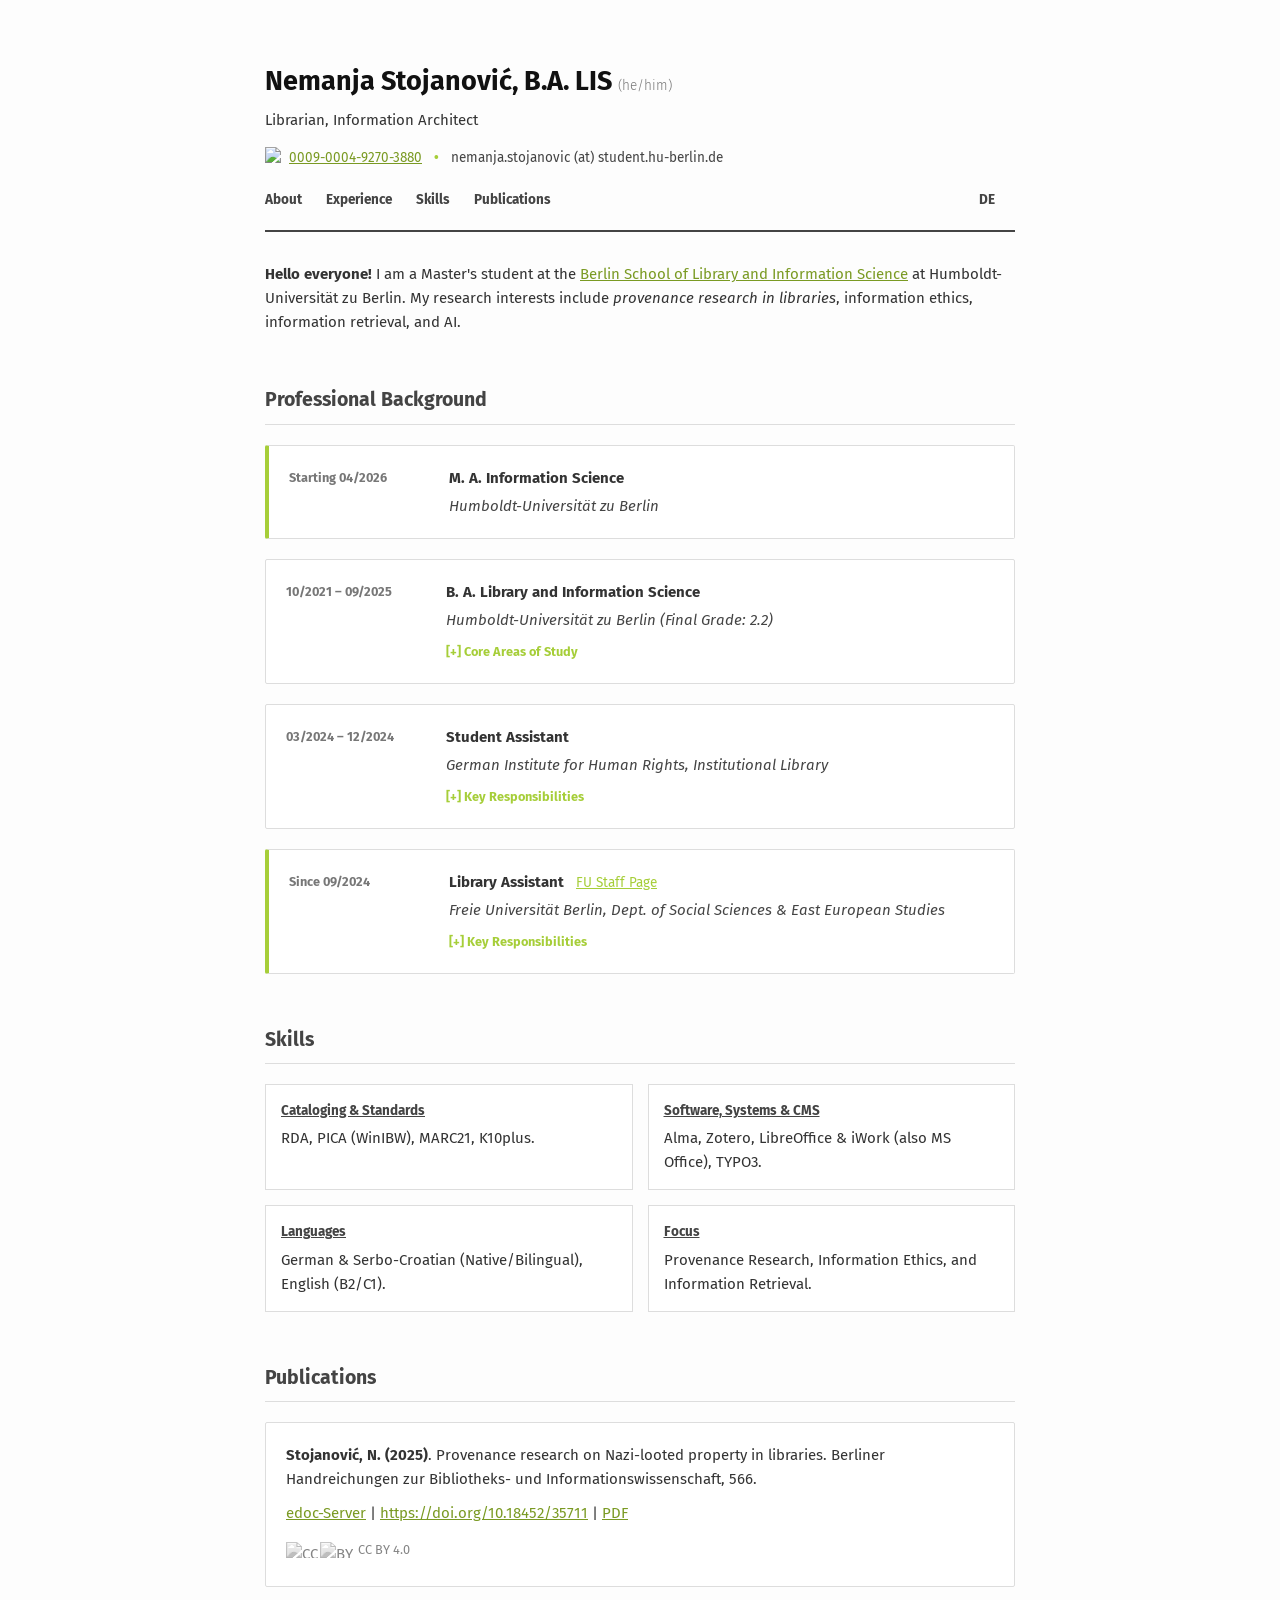
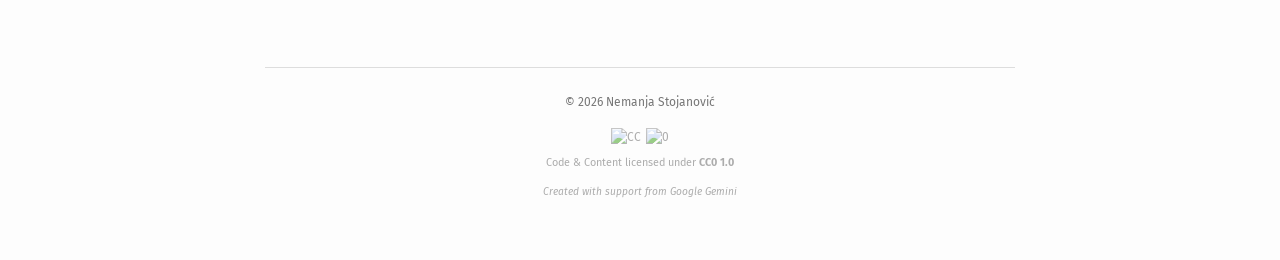
==== en.html @ f8e42f75 "Update en.html" ====
<!DOCTYPE html>
<html lang="en">
<head>
    <meta charset="UTF-8">
    <meta name="viewport" content="width=device-width, initial-scale=1.0">
    <title>Nemanja Stojanović</title>
    
    <link rel="preconnect" href="https://fonts.googleapis.com">
    <link rel="preconnect" href="https://fonts.gstatic.com" crossorigin>
    <link href="https://fonts.googleapis.com/css2?family=Fira+Sans:ital,wght@0,300;0,400;0,700;1,400&display=swap" rel="stylesheet">
    
    <link rel="stylesheet" href="style.css">
</head>
<body>

    <header>
        <h1>Nemanja Stojanović, B.A. LIS <span style="font-size: 0.5em; font-weight: 300; color: var(--light-text);">(he/him)</span></h1>
        <p style="margin-top: 5px;">Librarian, Information Architect</p>
        
        <div class="contact-container">
            <div class="contact-item">
                <img src="https://orcid.org/sites/default/files/images/orcid_16x16.png" alt="ORCID" class="orcid-icon">
                <a href="https://orcid.org/0009-0004-9270-3880" target="_blank">0009-0004-9270-3880</a>
            </div>
            
            <span class="separator">•</span>

            <div class="contact-item">
                nemanja.stojanovic (at) student.hu-berlin.de
            </div>
        </div>

    
<nav style="display: flex; justify-content: space-between; align-items: center;">
    <div>
        <a href="#about">About</a>
        <a href="#cv">Experience</a>
        <a href="#skills">Skills</a>
        <a href="#projekte">Publications</a>
    </div>
    <a href="index.html" class="lang-switch">DE</a>
</nav>
    </header>

    <main>
        <section id="about">
            <p>
                <strong>Hello everyone!</strong> I am a Master's student at the <a href="https://www.ibi.hu-berlin.de/en" target="_blank">Berlin School of Library and Information Science</a> at Humboldt-Universität zu Berlin. 
                My research interests include <em>provenance research in libraries</em>, information ethics, information retrieval, and AI.
            </p>
        </section>

        <h2 id="cv">Professional Background</h2>
        
        <div class="content-box active">
            <div class="cv-item">
                <div class="cv-date">Starting 04/2026</div>
                <div class="cv-content">
                    <strong>M. A. Information Science</strong>
                    <span class="institution">Humboldt-Universität zu Berlin</span>
                </div>
            </div>
        </div>

        <div class="content-box">
            <div class="cv-item">
                <div class="cv-date">10/2021 &ndash; 09/2025</div>
                <div class="cv-content">
                    <details>
                        <summary>
                            <div class="summary-header">
                                <strong>B. A. Library and Information Science</strong>
                                <span class="institution">Humboldt-Universität zu Berlin (Final Grade: 2.2)</span>
                                <span class="details-toggle">Core Areas of Study</span>
                            </div>
                        </summary>
                        <div class="work-details-content">
                            <ul>
                                <li><strong>Core Topics:</strong> Information and Communication Technology, Information Production and Management, Information Processing and Organization & Human Information Behavior.</li>
                                <li><strong>Specialization:</strong> Human-Computer Interaction, Business Competencies in the Information Sector, and Public Relations in Libraries.</li>
                                <li><strong>Second Major:</strong> Historical Sciences (Final Grade: 2.4).</li>
                                <li><strong>Focus:</strong> Modern and Contemporary History (1938 November Pogroms in the context of Jewish libraries and book collections & protest movements since 1968), Ancient History (Cicero & Livius), Medieval History (Biology & Gender in the Middle Ages).</li>
                            </ul>
                        </div>
                    </details>
                </div>
            </div>
        </div>

        <div class="content-box">
            <div class="cv-item">
                <div class="cv-date">03/2024 &ndash; 12/2024</div>
                <div class="cv-content">
                    <details>
                        <summary>
                            <div class="summary-header">
                                <strong>Student Assistant</strong>
                                <span class="institution">German Institute for Human Rights, Institutional Library</span>
                                <span class="details-toggle">Key Responsibilities</span>
                            </div>
                        </summary>
                        <div class="work-details-content">
                            <ul>
                                <li>Cataloging: Indexing of articles and monographs (RDA) in the PICA system (K10plus).</li>
                                <li>Web Editing: Maintenance of the journal content service via CMS TYPO3.</li>
                                <li>User Services: Interlibrary loan management, internal loans, supervision, and information desk.</li>
                                <li>Collection Management: Maintenance of loose-leaf collections and general stacks services.</li>
                            </ul>
                        </div>
                    </details>
                </div>
            </div>
        </div>

        <div class="content-box active">
            <div class="cv-item">
                <div class="cv-date">Since 09/2024</div>
                <div class="cv-content">
                    <details>
                        <summary>
                            <div class="summary-header">
                                <strong>Library Assistant</strong>
                                <a href="https://www.polsoz.fu-berlin.de/en/bibliothek/mitarbeiter/team/stojanovic_n/index.html" target="_blank" class="profile-link" title="Staff page">
                                    <span style="text-decoration: underline;">FU Staff Page</span>
                                </a>
                                <span class="institution">Freie Universität Berlin, Dept. of Social Sciences & East European Studies</span>
                                <span class="details-toggle">Key Responsibilities</span>
                            </div>
                        </summary>
                        <div class="work-details-content">
                            <ul>
                                <li>User Services: Circulation, returns, and account management.</li>
                                <li>Information Desk: Professional consultation regarding collections and library use.</li>
                                <li>Technical Support: Assistance with IT infrastructure usage.</li>
                                <li>Stacks Service: Provision of restricted collections and stack retrieval.</li>
                            </ul>
                        </div>
                    </details>
                </div>
            </div>
        </div>

        <h2 id="skills">Skills</h2>
        <div class="skills-grid">
            <div class="skill-category"><strong>Cataloging & Standards</strong> RDA, PICA (WinIBW), MARC21, K10plus.</div>
            <div class="skill-category"><strong>Software, Systems & CMS</strong> Alma, Zotero, LibreOffice & iWork (also MS Office), TYPO3.</div>
            <div class="skill-category"><strong>Languages</strong> German & Serbo-Croatian (Native/Bilingual), English (B2/C1).</div>
            <div class="skill-category"><strong>Focus</strong> Provenance Research, Information Ethics, and Information Retrieval.</div>
        </div>

        <h2 id="projekte">Publications</h2>
        <div class="content-box">
            <strong>Stojanović, N. (2025)</strong>. Provenance research on Nazi-looted property in libraries. Berliner Handreichungen zur Bibliotheks- und Informationswissenschaft, 566.<br>
            
            <div style="margin-top: 10px;">
                <a href="https://edoc.hu-berlin.de/collections/727648d3-78c8-4cc0-8556-5d80f75be349/search" target="_blank">edoc-Server</a> | 
                <a href="https://doi.org/10.18452/35711" target="_blank">https://doi.org/10.18452/35711</a> | 
                <a href="https://edoc.hu-berlin.de/server/api/core/bitstreams/3c5c2801-a7ec-404d-82c5-af274c706bbf/content" target="_blank">PDF</a>
            </div>
            
            <span style="display: inline-flex; align-items: center; margin-top: 15px; opacity: 0.6;">
                <img src="https://mirrors.creativecommons.org/presskit/icons/cc.svg" alt="CC" style="height: 16px; margin-right: 2px; filter: grayscale(100%);">
                <img src="https://mirrors.creativecommons.org/presskit/icons/by.svg" alt="BY" style="height: 16px; margin-right: 5px; filter: grayscale(100%);">
                <span style="font-size: 0.85em;">CC BY 4.0</span>
            </span>
        </div>
    </main>

    <footer class="footer">
        <div style="margin-bottom: 15px;">
            &copy; 2026 Nemanja Stojanović
        </div>
        
        <div style="display: flex; flex-direction: column; align-items: center; gap: 8px; opacity: 0.6;">
            <div style="display: flex; align-items: center; gap: 5px;">
                <img src="https://mirrors.creativecommons.org/presskit/icons/cc.svg" alt="CC" style="height: 18px;">
                <img src="https://mirrors.creativecommons.org/presskit/icons/zero.svg" alt="0" style="height: 18px;">
            </div>
            <div style="font-size: 0.9em;">
                Code & Content licensed under <a href="https://creativecommons.org/publicdomain/zero/1.0/deed.en" target="_blank" style="text-decoration: none; color: inherit; font-weight: bold;">CC0 1.0</a>
            </div>
            <div style="font-size: 0.85em; margin-top: 5px; font-style: italic;">
                Created with support from Google Gemini
            </div>
        </div>
    </footer>

</body>
</html>
---- style.css ----
:root {
    --bg-color: #fdfdfd;
    --text-color: #333;
    --header-text: #111;
    --secondary-text: #444;
    --light-text: #777;
    --border-color: #ddd;
    --line-color: #444;
    --accent-bg: #fff;
    --hover-bg: #f5f5f5;
    --orcid-green: #A6CE39;
    --link-color: #7a9a23; 
    --summary-hover: #fcfcfc;
}

@media (prefers-color-scheme: dark) {
    :root {
        --bg-color: #1a1a1a;
        --text-color: #ccc;
        --header-text: #eee;
        --secondary-text: #aaa;
        --light-text: #777;
        --border-color: #333;
        --line-color: #888;
        --accent-bg: #222;
        --hover-bg: #333;
        --link-color: #A6CE39;
        --summary-hover: #252525;
    }
}

body {
    font-family: 'Fira Sans', sans-serif;
    font-size: 15px;
    line-height: 1.6;
    max-width: 750px;
    margin: 60px auto;
    padding: 0 40px;
    color: var(--text-color);
    background-color: var(--bg-color);
    transition: background-color 0.3s, color 0.3s;
}

header {
    border-bottom: 2px solid var(--line-color);
    padding-bottom: 20px;
    margin-bottom: 30px;
}

h1 { font-size: 1.8em; margin: 0; color: var(--header-text); font-weight: 700; }

.contact-container {
    margin-top: 15px;
    display: flex;
    flex-direction: row;
    align-items: center;
    flex-wrap: nowrap;
    font-size: 0.9em;
    color: var(--secondary-text);
}

.contact-item { display: flex; align-items: center; white-space: nowrap; }
.orcid-icon { width: 16px; margin-right: 8px; }
.separator { color: var(--orcid-green); margin: 0 12px; font-weight: bold; user-select: none; }

nav { font-size: 0.9em; margin-top: 20px; }
nav a { margin-right: 20px; text-decoration: none; color: var(--secondary-text); font-weight: 700; }
nav a:hover { color: var(--orcid-green); text-decoration: underline; }

h2 {
    font-size: 1.3em;
    border-bottom: 1px solid var(--border-color);
    padding-bottom: 8px;
    margin-top: 50px;
    margin-bottom: 20px;
    color: var(--secondary-text);
    font-weight: 700;
}

.content-box {
    padding: 20px;
    border: 1px solid var(--border-color);
    background: var(--accent-bg);
    margin-bottom: 20px;
    border-radius: 2px;
    position: relative;
}

.content-box.active { border-left: 4px solid var(--orcid-green); }

.cv-item { display: flex; }
.cv-date { flex: 0 0 160px; font-weight: 700; color: var(--light-text); font-size: 0.85em; padding-top: 2px; }
.cv-content { flex: 1; }

details { width: 100%; }
summary { cursor: pointer; list-style: none; outline: none; }
summary::-webkit-details-marker { display: none; }

.details-toggle {
    font-size: 0.85em;
    color: var(--orcid-green);
    margin-top: 10px;
    display: inline-block;
    font-weight: bold;
}

details[open] .details-toggle::before { content: "[−] "; }
details:not([open]) .details-toggle::before { content: "[+] "; }

.institution { color: var(--secondary-text); display: block; margin-top: 4px; font-style: italic; }

.work-details-content {
    margin-top: 15px;
    padding: 12px;
    border-left: 2px solid var(--orcid-green);
    background-color: var(--bg-color);
    font-size: 0.95em;
}

.cv-content ul { list-style-type: none; padding-left: 0; margin: 0; }
.cv-content li { margin-bottom: 6px; padding-left: 18px; position: relative; }
.cv-content li::before { content: "▪"; position: absolute; left: 0; color: var(--orcid-green); }

.skills-grid { display: grid; grid-template-columns: 1fr 1fr; gap: 15px; margin-bottom: 20px; }
.skill-category { padding: 15px; border: 1px solid var(--border-color); background: var(--accent-bg); }
.skill-category strong { display: block; margin-bottom: 5px; font-size: 0.9em; color: var(--secondary-text); text-decoration: underline; }

.profile-link {
    text-decoration: none;
    font-size: 0.9em;
    margin-left: 8px;
    display: inline-flex;
    align-items: center;
    font-weight: normal;
    color: var(--orcid-green);
}

.footer {
    margin-top: 80px;
    padding-top: 25px;
    border-top: 1px solid var(--border-color);
    text-align: center;
    color: var(--light-text);
    font-size: 0.8em;
}

a { color: var(--link-color); text-decoration: underline; transition: 0.2s; }
a:hover { background: var(--hover-bg); color: var(--header-text); text-decoration: none; }

@media (max-width: 600px) {
    .cv-item { flex-direction: column; }
    .cv-date { margin-bottom: 10px; flex: 0 0 auto; }
    .skills-grid { grid-template-columns: 1fr; }
    .contact-container { flex-wrap: wrap; gap: 5px; }
    .separator { display: none; }
}
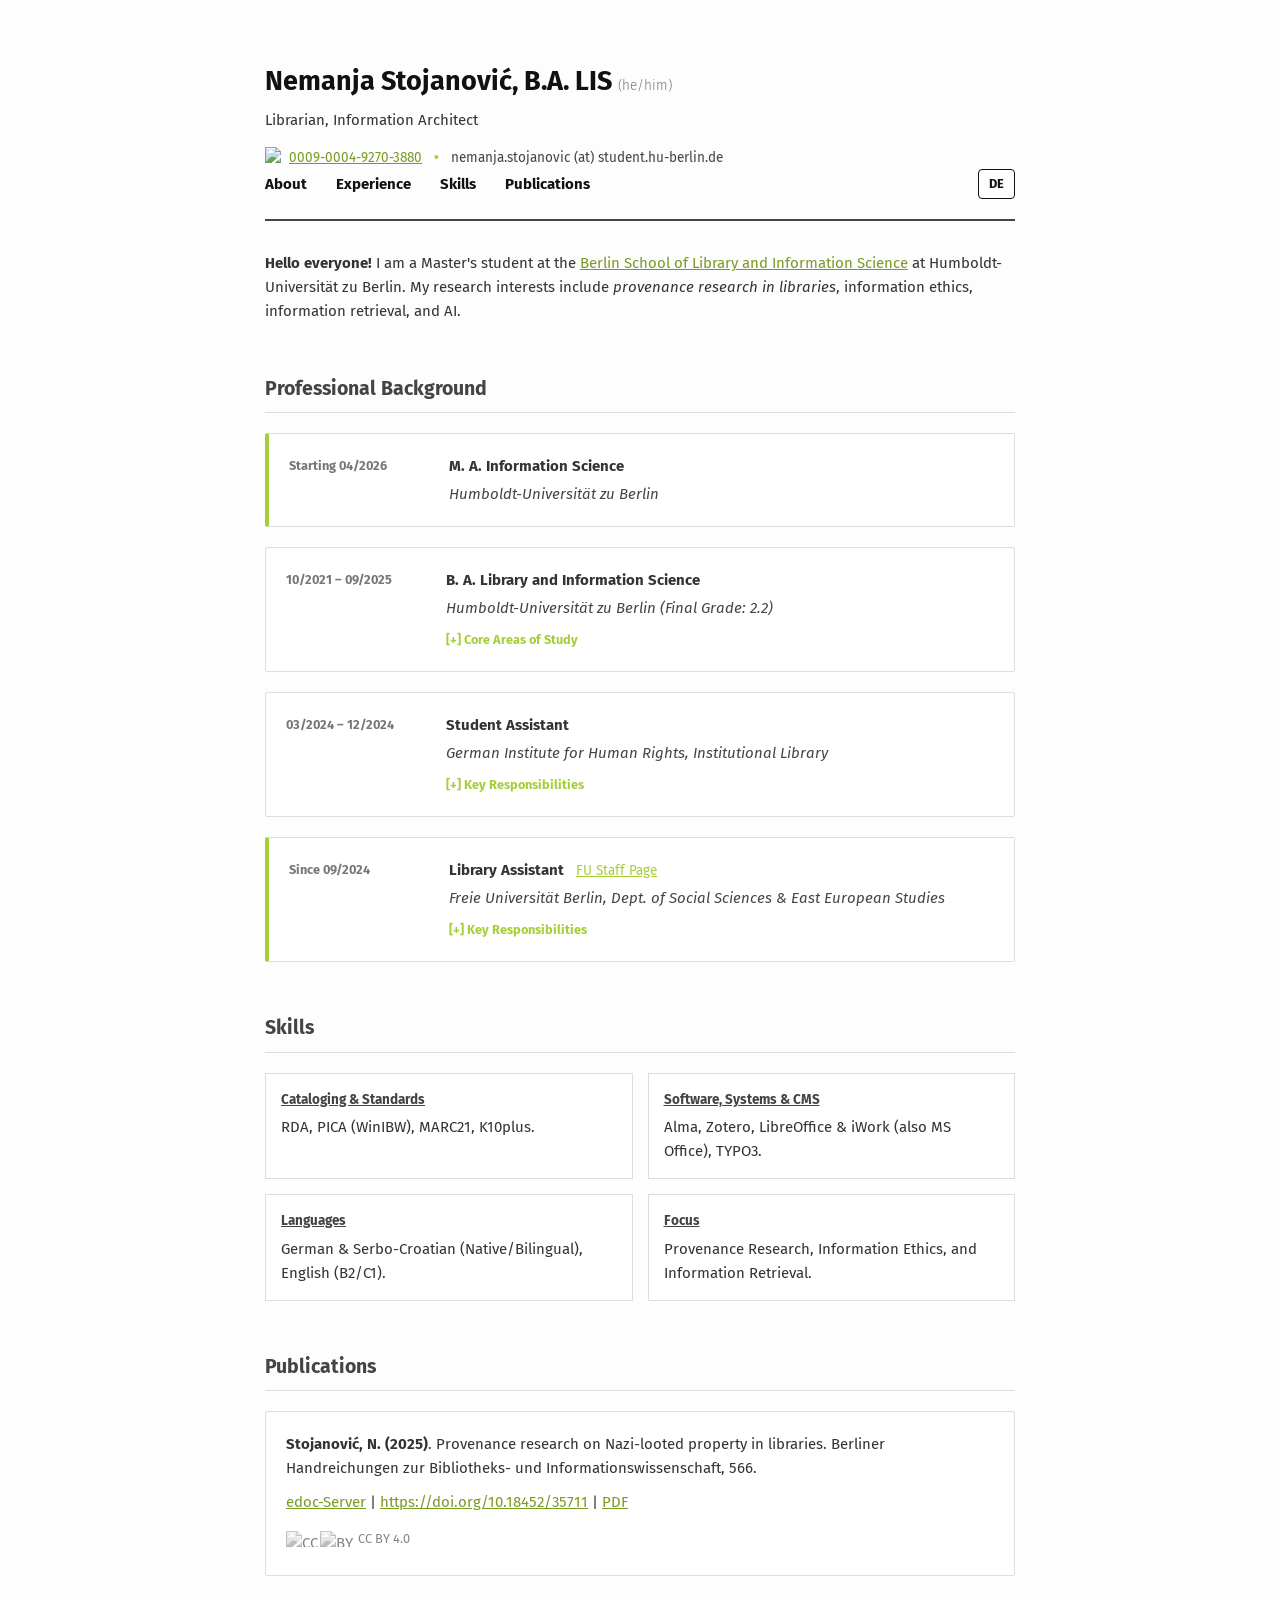
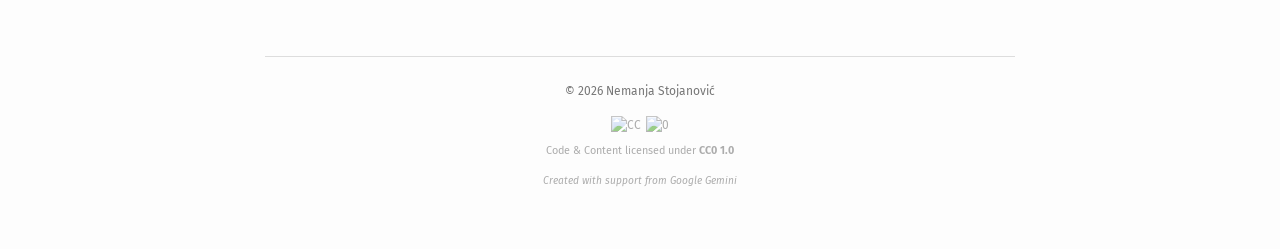
==== commit f4b16764: "Update en.html" ====
--- a/en.html
+++ b/en.html
@@ -31,7 +31,7 @@
         </div>
 
     
-<nav style="display: flex; justify-content: space-between; align-items: center;">
+<nav style="display: flex; justify-content: space-between; align-items: center; flex-wrap: wrap;">
     <div>
         <a href="#about">About</a>
         <a href="#cv">Experience</a>
--- a/style.css
+++ b/style.css
@@ -63,10 +63,37 @@
 .orcid-icon { width: 16px; margin-right: 8px; }
 .separator { color: var(--orcid-green); margin: 0 12px; font-weight: bold; user-select: none; }
 
-nav { font-size: 0.9em; margin-top: 20px; }
-nav a { margin-right: 20px; text-decoration: none; color: var(--secondary-text); font-weight: 700; }
-nav a:hover { color: var(--orcid-green); text-decoration: underline; }
+nav a { 
+    margin-right: 25px; 
+    text-decoration: none; 
+    color: var(--header-text); 
+    font-weight: 700; 
+    transition: 0.2s;
+}
 
+nav a:hover { 
+    color: var(--orcid-green);
+    text-decoration: underline; 
+}
+
+.lang-switch {
+    margin-right: 0;
+    font-size: 0.85em;
+    padding: 4px 10px;
+    border: 1.5px solid var(--header-text); 
+    border-radius: 4px;
+    color: var(--header-text) !important;
+    font-weight: bold;
+    text-decoration: none !important;
+    display: inline-flex;
+    align-items: center;
+    gap: 6px;
+}
+
+.lang-switch:hover {
+    background-color: var(--header-text);
+    color: var(--bg-color) !important; 
+}
 h2 {
     font-size: 1.3em;
     border-bottom: 1px solid var(--border-color);
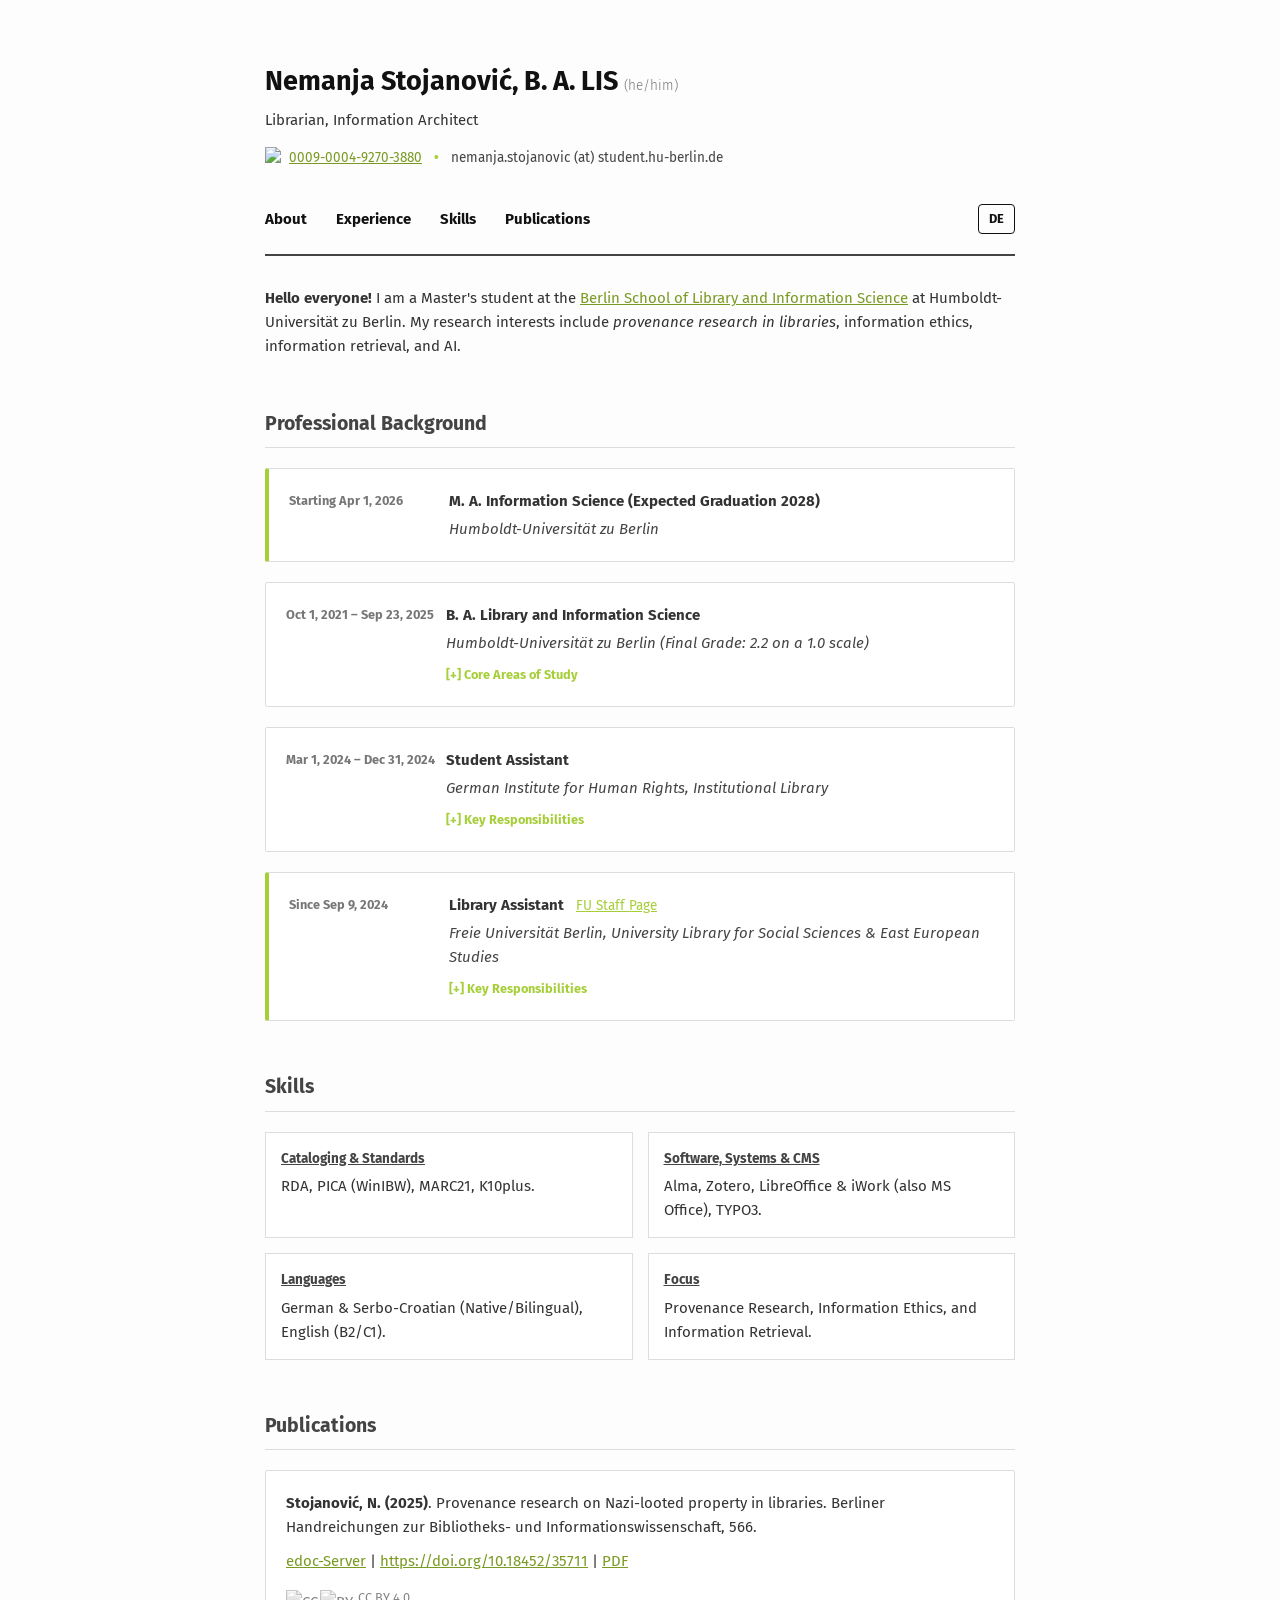
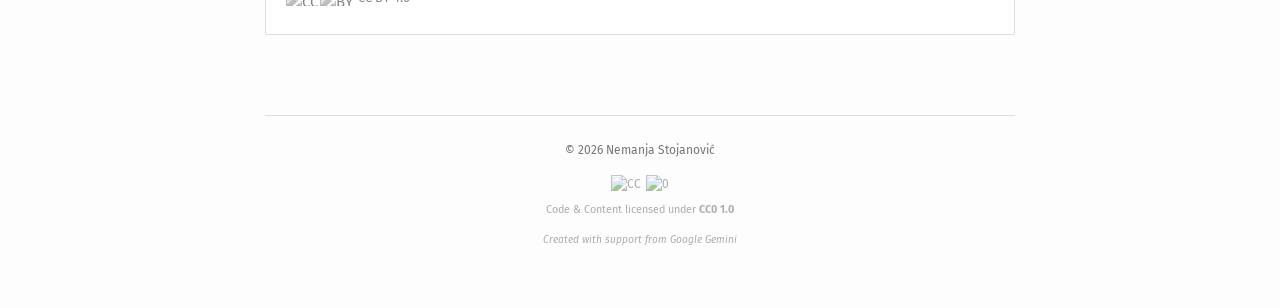
==== commit 8ab22fd5: "Update en.html" ====
--- a/en.html
+++ b/en.html
@@ -14,7 +14,7 @@
 <body>
 
     <header>
-        <h1>Nemanja Stojanović, B.A. LIS <span style="font-size: 0.5em; font-weight: 300; color: var(--light-text);">(he/him)</span></h1>
+        <h1>Nemanja Stojanović, B. A. LIS <span style="font-size: 0.5em; font-weight: 300; color: var(--light-text);">(he/him)</span></h1>
         <p style="margin-top: 5px;">Librarian, Information Architect</p>
         
         <div class="contact-container">
@@ -54,9 +54,9 @@
         
         <div class="content-box active">
             <div class="cv-item">
-                <div class="cv-date">Starting 04/2026</div>
+                <div class="cv-date">Starting Apr 1, 2026</div>
                 <div class="cv-content">
-                    <strong>M. A. Information Science</strong>
+                    <strong>M. A. Information Science (Expected Graduation 2028)</strong>
                     <span class="institution">Humboldt-Universität zu Berlin</span>
                 </div>
             </div>
@@ -64,13 +64,13 @@
 
         <div class="content-box">
             <div class="cv-item">
-                <div class="cv-date">10/2021 &ndash; 09/2025</div>
+                <div class="cv-date">Oct 1, 2021 &ndash; Sep 23, 2025</div>
                 <div class="cv-content">
                     <details>
                         <summary>
                             <div class="summary-header">
                                 <strong>B. A. Library and Information Science</strong>
-                                <span class="institution">Humboldt-Universität zu Berlin (Final Grade: 2.2)</span>
+                                <span class="institution">Humboldt-Universität zu Berlin (Final Grade: 2.2 on a 1.0 scale)</span>
                                 <span class="details-toggle">Core Areas of Study</span>
                             </div>
                         </summary>
@@ -78,7 +78,7 @@
                             <ul>
                                 <li><strong>Core Topics:</strong> Information and Communication Technology, Information Production and Management, Information Processing and Organization & Human Information Behavior.</li>
                                 <li><strong>Specialization:</strong> Human-Computer Interaction, Business Competencies in the Information Sector, and Public Relations in Libraries.</li>
-                                <li><strong>Second Major:</strong> Historical Sciences (Final Grade: 2.4).</li>
+                                <li><strong>Second Major:</strong> Historical Sciences (Final Grade: 2.4 on a 1.0 scale).</li>
                                 <li><strong>Focus:</strong> Modern and Contemporary History (1938 November Pogroms in the context of Jewish libraries and book collections & protest movements since 1968), Ancient History (Cicero & Livius), Medieval History (Biology & Gender in the Middle Ages).</li>
                             </ul>
                         </div>
@@ -89,7 +89,7 @@
 
         <div class="content-box">
             <div class="cv-item">
-                <div class="cv-date">03/2024 &ndash; 12/2024</div>
+                <div class="cv-date">Mar 1, 2024 &ndash; Dec 31, 2024</div>
                 <div class="cv-content">
                     <details>
                         <summary>
@@ -114,7 +114,7 @@
 
         <div class="content-box active">
             <div class="cv-item">
-                <div class="cv-date">Since 09/2024</div>
+                <div class="cv-date">Since Sep 9, 2024</div>
                 <div class="cv-content">
                     <details>
                         <summary>
@@ -123,7 +123,7 @@
                                 <a href="https://www.polsoz.fu-berlin.de/en/bibliothek/mitarbeiter/team/stojanovic_n/index.html" target="_blank" class="profile-link" title="Staff page">
                                     <span style="text-decoration: underline;">FU Staff Page</span>
                                 </a>
-                                <span class="institution">Freie Universität Berlin, Dept. of Social Sciences & East European Studies</span>
+                                <span class="institution">Freie Universität Berlin, University Library for Social Sciences & East European Studies</span>
                                 <span class="details-toggle">Key Responsibilities</span>
                             </div>
                         </summary>
--- a/style.css
+++ b/style.css
@@ -47,7 +47,12 @@
     margin-bottom: 30px;
 }
 
-h1 { font-size: 1.8em; margin: 0; color: var(--header-text); font-weight: 700; }
+h1 { 
+    font-size: 1.8em; 
+    margin: 0; 
+    color: var(--header-text); 
+    font-weight: 700; 
+}
 
 .contact-container {
     margin-top: 15px;
@@ -59,28 +64,52 @@
     color: var(--secondary-text);
 }
 
-.contact-item { display: flex; align-items: center; white-space: nowrap; }
-.orcid-icon { width: 16px; margin-right: 8px; }
-.separator { color: var(--orcid-green); margin: 0 12px; font-weight: bold; user-select: none; }
+.contact-item { 
+    display: flex; 
+    align-items: center; 
+    white-space: nowrap; 
+}
+
+.orcid-icon { 
+    width: 16px; 
+    margin-right: 8px; 
+}
+
+.separator { 
+    color: var(--orcid-green); 
+    margin: 0 12px; 
+    font-weight: bold; 
+    user-select: none; 
+}
+
+/* NAVIGATION */
+nav {
+    margin-top: 35px;
+    display: flex;
+    justify-content: space-between;
+    align-items: center;
+    flex-wrap: wrap;
+}
 
 nav a { 
     margin-right: 25px; 
     text-decoration: none; 
-    color: var(--header-text); 
+    color: var(--header-text) !important; 
     font-weight: 700; 
     transition: 0.2s;
 }
 
 nav a:hover { 
-    color: var(--orcid-green);
+    color: var(--orcid-green) !important; 
     text-decoration: underline; 
 }
 
+/* SPRACH-BUTTON */
 .lang-switch {
-    margin-right: 0;
+    margin-right: 0 !important;
     font-size: 0.85em;
     padding: 4px 10px;
-    border: 1.5px solid var(--header-text); 
+    border: 1.5px solid var(--header-text) !important; 
     border-radius: 4px;
     color: var(--header-text) !important;
     font-weight: bold;
@@ -91,9 +120,11 @@
 }
 
 .lang-switch:hover {
-    background-color: var(--header-text);
-    color: var(--bg-color) !important; 
-}
+    background-color: var(--header-text) !important;
+    color: var(--bg-color) !important;
+}
+
+/* INHALTE */
 h2 {
     font-size: 1.3em;
     border-bottom: 1px solid var(--border-color);
@@ -113,15 +144,39 @@
     position: relative;
 }
 
-.content-box.active { border-left: 4px solid var(--orcid-green); }
-
-.cv-item { display: flex; }
-.cv-date { flex: 0 0 160px; font-weight: 700; color: var(--light-text); font-size: 0.85em; padding-top: 2px; }
-.cv-content { flex: 1; }
-
-details { width: 100%; }
-summary { cursor: pointer; list-style: none; outline: none; }
-summary::-webkit-details-marker { display: none; }
+.content-box.active { 
+    border-left: 4px solid var(--orcid-green); 
+}
+
+.cv-item { 
+    display: flex; 
+}
+
+.cv-date { 
+    flex: 0 0 160px; 
+    font-weight: 700; 
+    color: var(--light-text); 
+    font-size: 0.85em; 
+    padding-top: 2px; 
+}
+
+.cv-content { 
+    flex: 1; 
+}
+
+details { 
+    width: 100%; 
+}
+
+summary { 
+    cursor: pointer; 
+    list-style: none; 
+    outline: none; 
+}
+
+summary::-webkit-details-marker { 
+    display: none; 
+}
 
 .details-toggle {
     font-size: 0.85em;
@@ -134,7 +189,12 @@
 details[open] .details-toggle::before { content: "[−] "; }
 details:not([open]) .details-toggle::before { content: "[+] "; }
 
-.institution { color: var(--secondary-text); display: block; margin-top: 4px; font-style: italic; }
+.institution { 
+    color: var(--secondary-text); 
+    display: block; 
+    margin-top: 4px; 
+    font-style: italic; 
+}
 
 .work-details-content {
     margin-top: 15px;
@@ -144,13 +204,45 @@
     font-size: 0.95em;
 }
 
-.cv-content ul { list-style-type: none; padding-left: 0; margin: 0; }
-.cv-content li { margin-bottom: 6px; padding-left: 18px; position: relative; }
-.cv-content li::before { content: "▪"; position: absolute; left: 0; color: var(--orcid-green); }
-
-.skills-grid { display: grid; grid-template-columns: 1fr 1fr; gap: 15px; margin-bottom: 20px; }
-.skill-category { padding: 15px; border: 1px solid var(--border-color); background: var(--accent-bg); }
-.skill-category strong { display: block; margin-bottom: 5px; font-size: 0.9em; color: var(--secondary-text); text-decoration: underline; }
+.cv-content ul { 
+    list-style-type: none; 
+    padding-left: 0; 
+    margin: 0; 
+}
+
+.cv-content li { 
+    margin-bottom: 6px; 
+    padding-left: 18px; 
+    position: relative; 
+}
+
+.cv-content li::before { 
+    content: "▪"; 
+    position: absolute; 
+    left: 0; 
+    color: var(--orcid-green); 
+}
+
+.skills-grid { 
+    display: grid; 
+    grid-template-columns: 1fr 1fr; 
+    gap: 15px; 
+    margin-bottom: 20px; 
+}
+
+.skill-category { 
+    padding: 15px; 
+    border: 1px solid var(--border-color); 
+    background: var(--accent-bg); 
+}
+
+.skill-category strong { 
+    display: block; 
+    margin-bottom: 5px; 
+    font-size: 0.9em; 
+    color: var(--secondary-text); 
+    text-decoration: underline; 
+}
 
 .profile-link {
     text-decoration: none;
@@ -171,10 +263,26 @@
     font-size: 0.8em;
 }
 
-a { color: var(--link-color); text-decoration: underline; transition: 0.2s; }
-a:hover { background: var(--hover-bg); color: var(--header-text); text-decoration: none; }
-
+/* ALLGEMEINE LINKS IM TEXT */
+a { 
+    color: var(--link-color); 
+    text-decoration: underline; 
+    transition: 0.2s; 
+}
+
+a:hover { 
+    background: var(--hover-bg); 
+    color: var(--header-text); 
+    text-decoration: none; 
+}
+
+/* RESPONSIVE DESIGN */
 @media (max-width: 600px) {
+    nav {
+        flex-direction: column;
+        align-items: flex-start;
+        gap: 15px;
+    }
     .cv-item { flex-direction: column; }
     .cv-date { margin-bottom: 10px; flex: 0 0 auto; }
     .skills-grid { grid-template-columns: 1fr; }
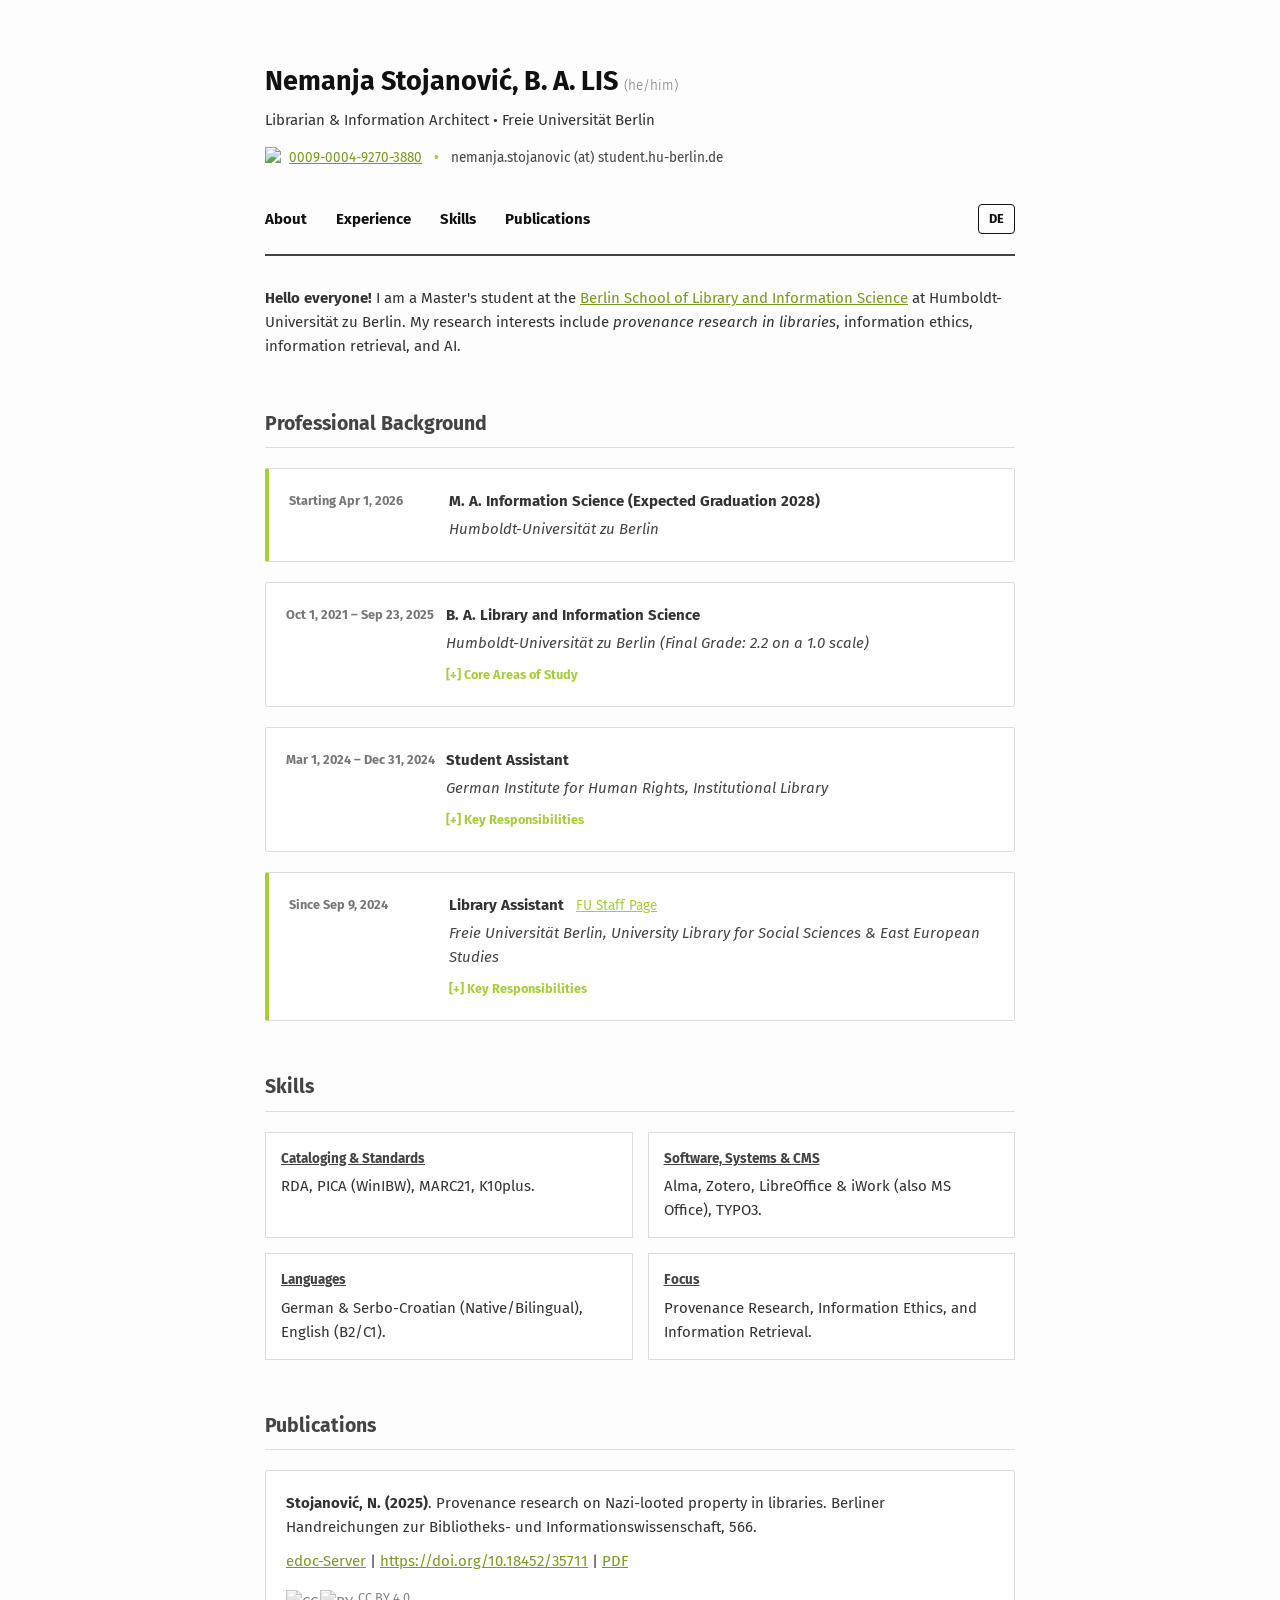
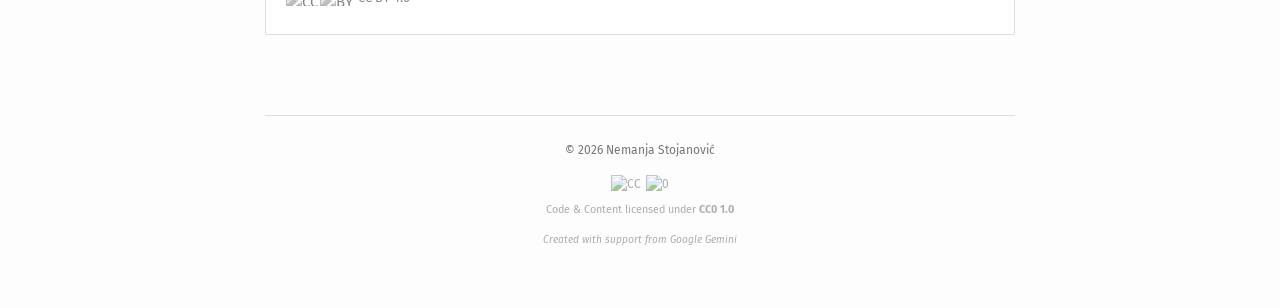
==== commit 6dc0591e: "Update en.html" ====
--- a/en.html
+++ b/en.html
@@ -15,7 +15,7 @@
 
     <header>
         <h1>Nemanja Stojanović, B. A. LIS <span style="font-size: 0.5em; font-weight: 300; color: var(--light-text);">(he/him)</span></h1>
-        <p style="margin-top: 5px;">Librarian, Information Architect</p>
+        <p style="margin-top: 5px;">Librarian & Information Architect • Freie Universität Berlin</p>
         
         <div class="contact-container">
             <div class="contact-item">
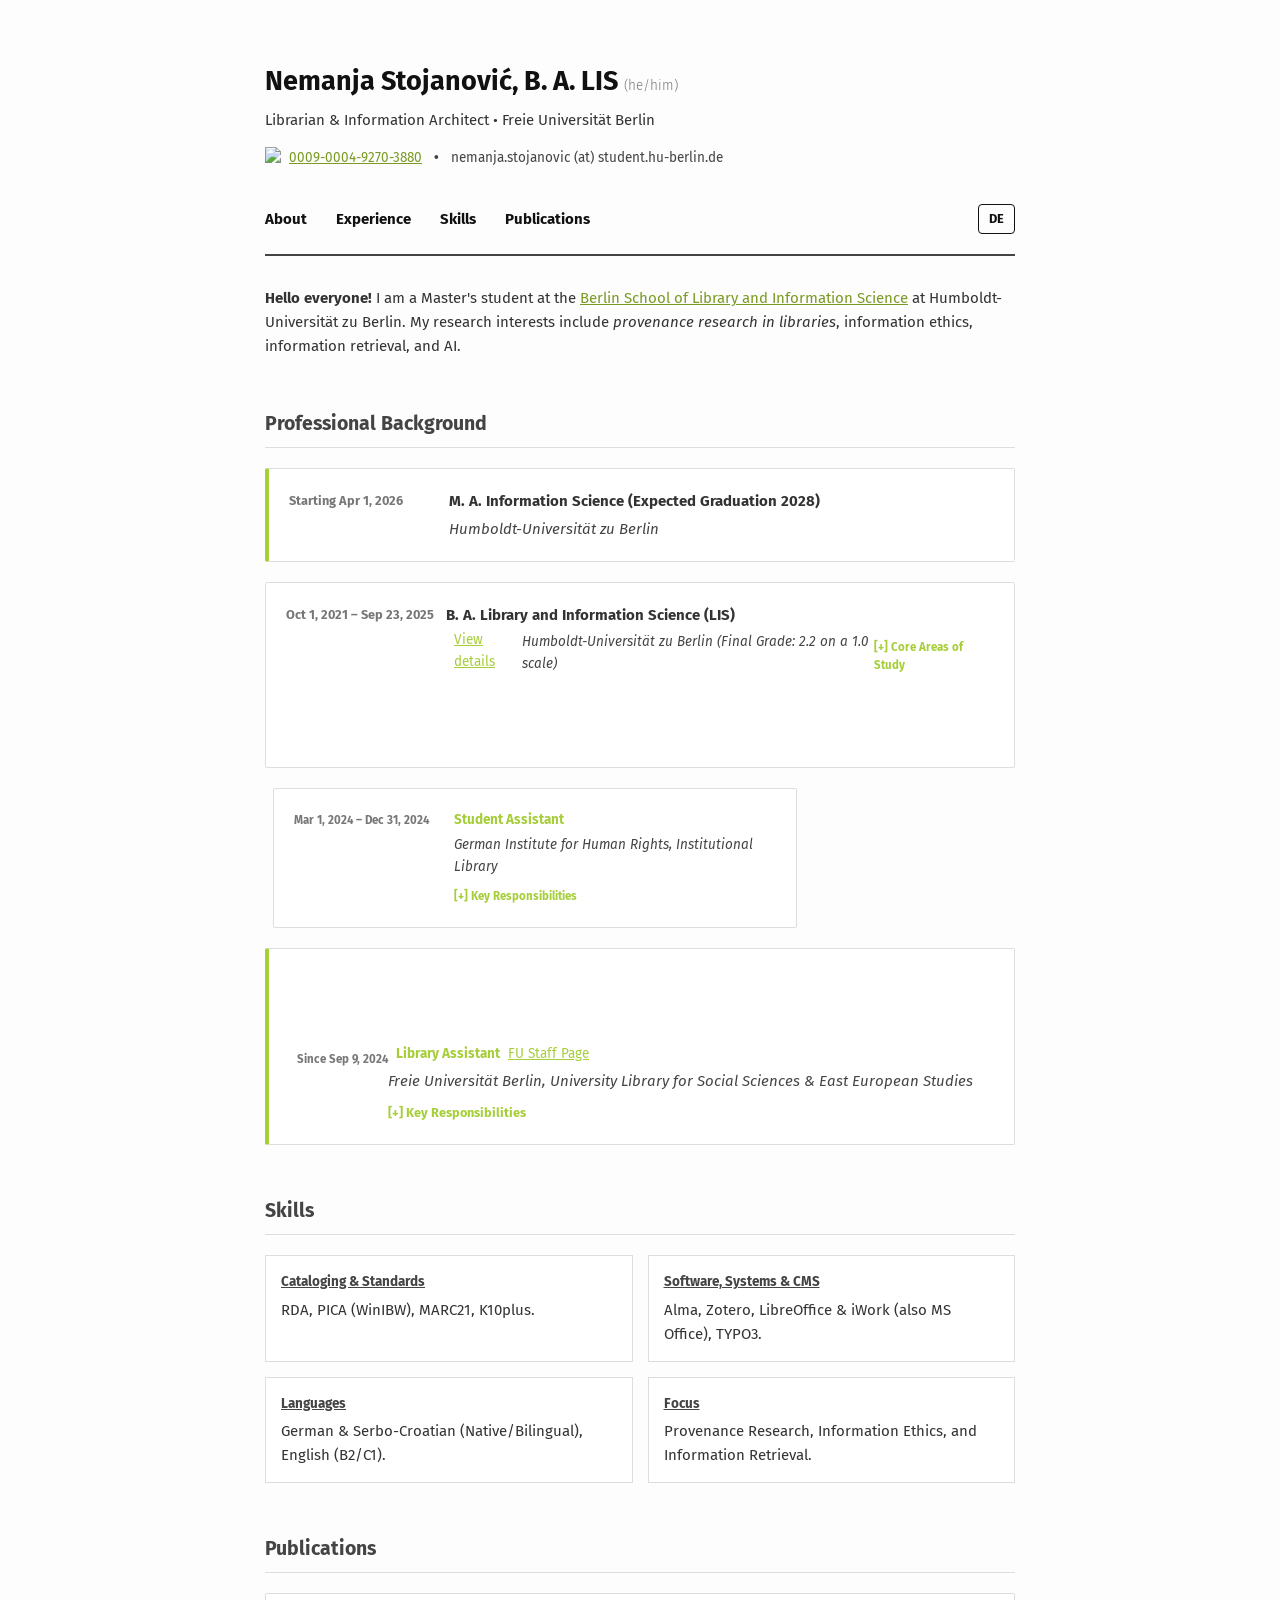
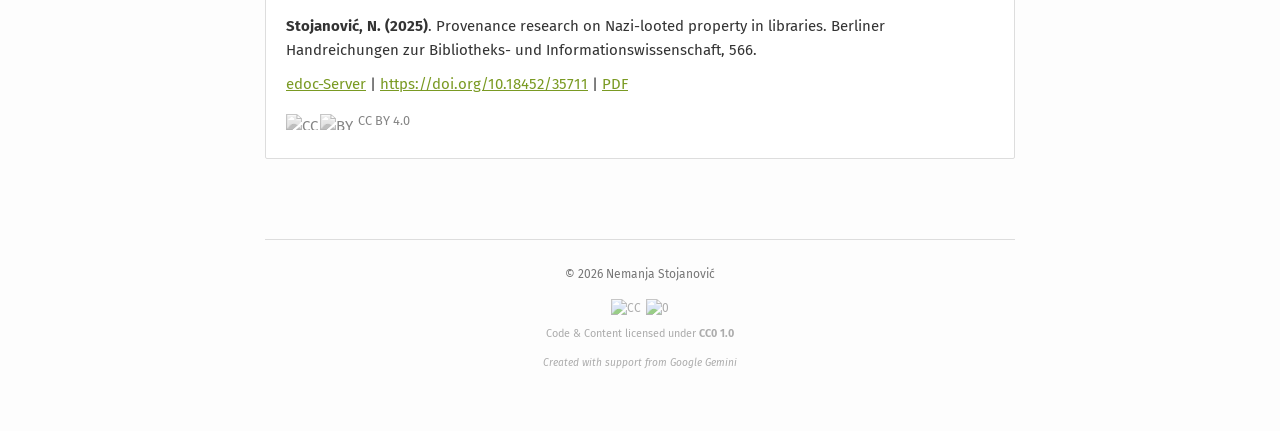
==== commit c8af16a8: "Update en.html" ====
--- a/en.html
+++ b/en.html
@@ -69,7 +69,9 @@
                     <details>
                         <summary>
                             <div class="summary-header">
-                                <strong>B. A. Library and Information Science</strong>
+                                <strong>B. A. Library and Information Science (LIS)</strong>
+                                    <a href="https://www.ibi.hu-berlin.de/de/studium/abschlussarbeiten" target="_blank" class="profile-link" title="Abschlussarbeiten">
+                                    <span style="text-decoration: underline;">View details</span>
                                 <span class="institution">Humboldt-Universität zu Berlin (Final Grade: 2.2 on a 1.0 scale)</span>
                                 <span class="details-toggle">Core Areas of Study</span>
                             </div>
--- a/style.css
+++ b/style.css
@@ -76,7 +76,7 @@
 }
 
 .separator { 
-    color: var(--orcid-green); 
+    color: var(--secondary-text);
     margin: 0 12px; 
     font-weight: bold; 
     user-select: none; 
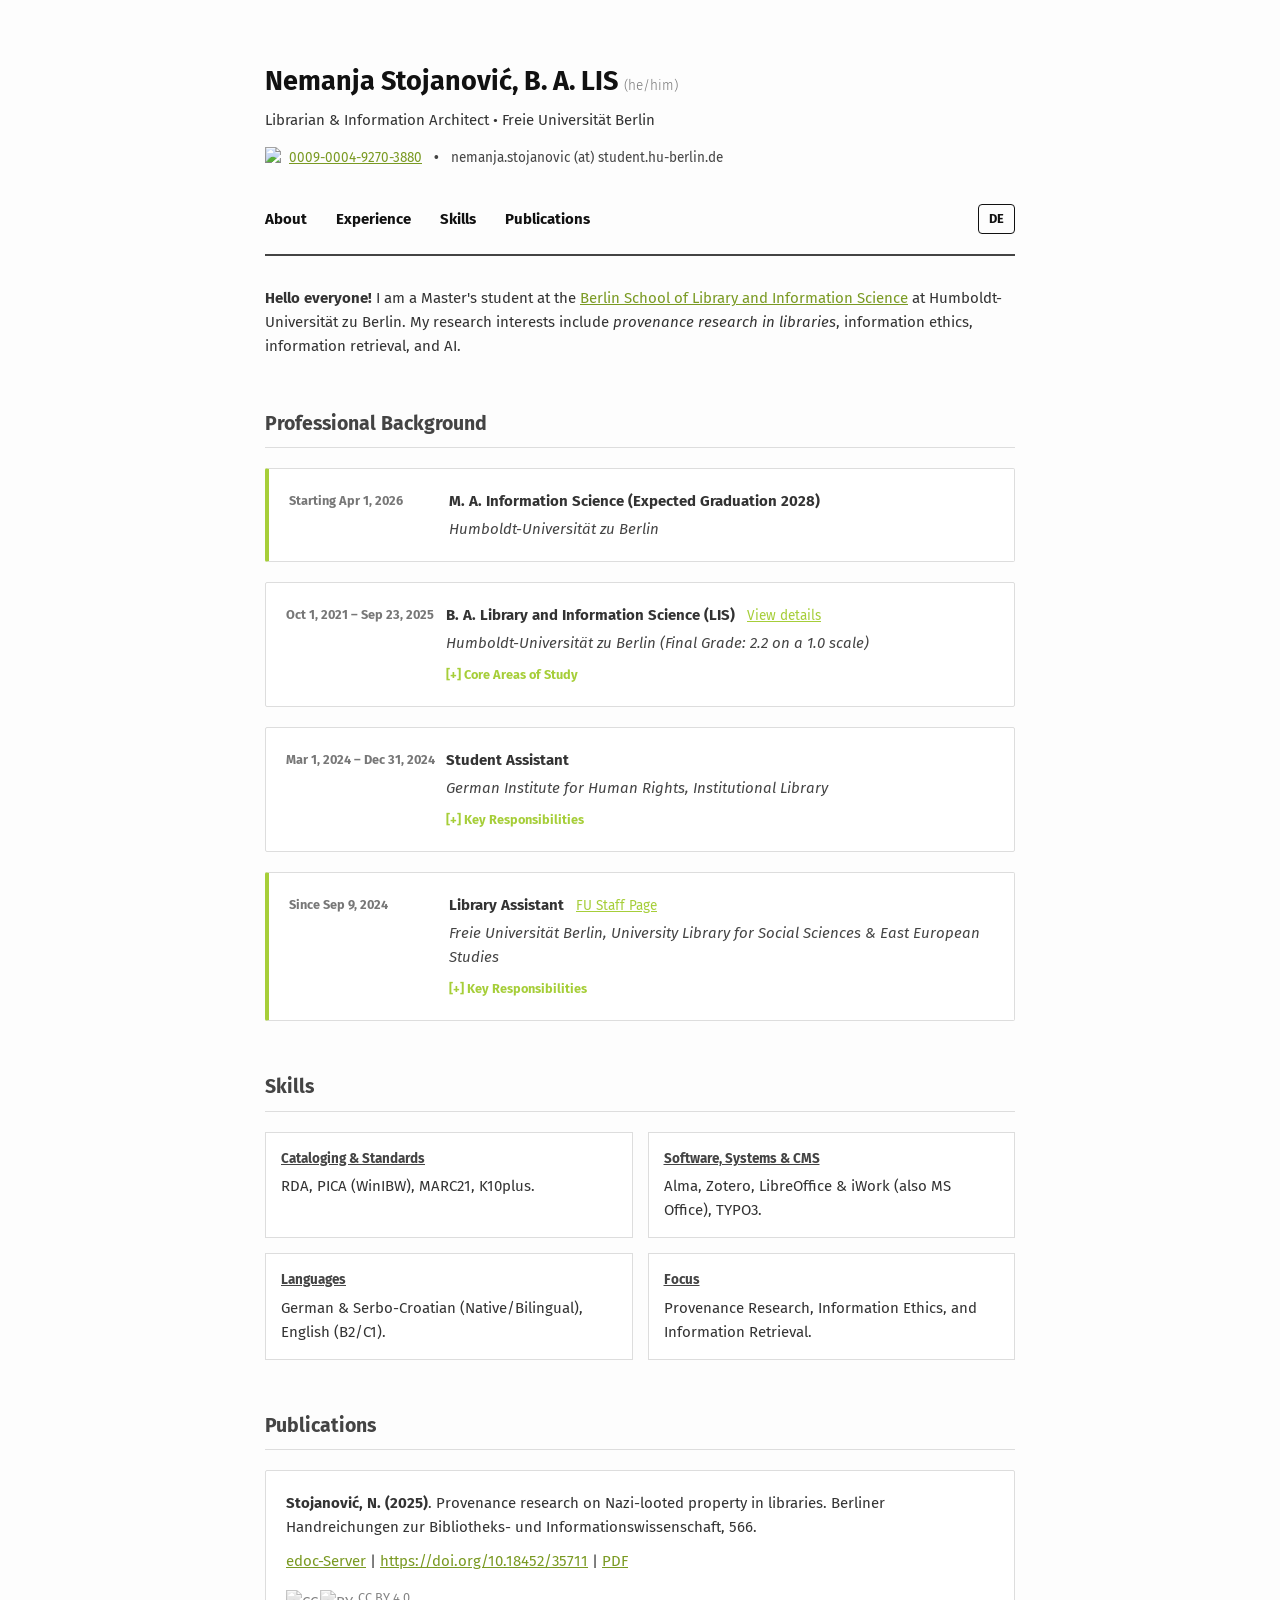
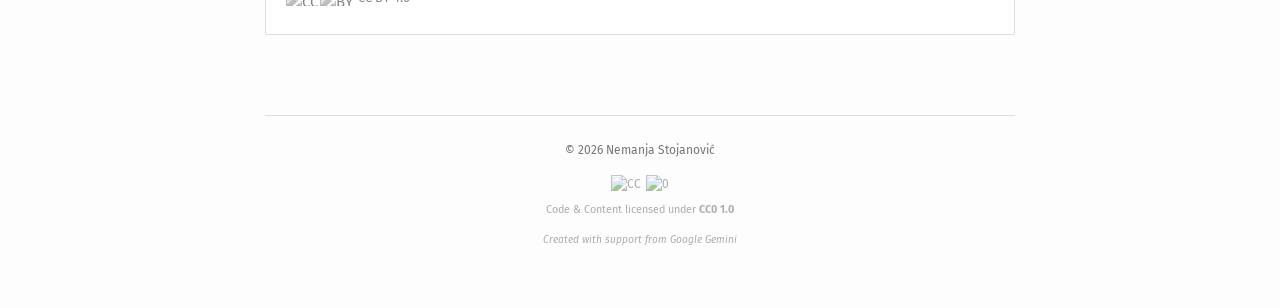
==== commit 3f18aaf0: "Update en.html" ====
--- a/en.html
+++ b/en.html
@@ -72,6 +72,7 @@
                                 <strong>B. A. Library and Information Science (LIS)</strong>
                                     <a href="https://www.ibi.hu-berlin.de/de/studium/abschlussarbeiten" target="_blank" class="profile-link" title="Abschlussarbeiten">
                                     <span style="text-decoration: underline;">View details</span>
+                                    </a>
                                 <span class="institution">Humboldt-Universität zu Berlin (Final Grade: 2.2 on a 1.0 scale)</span>
                                 <span class="details-toggle">Core Areas of Study</span>
                             </div>
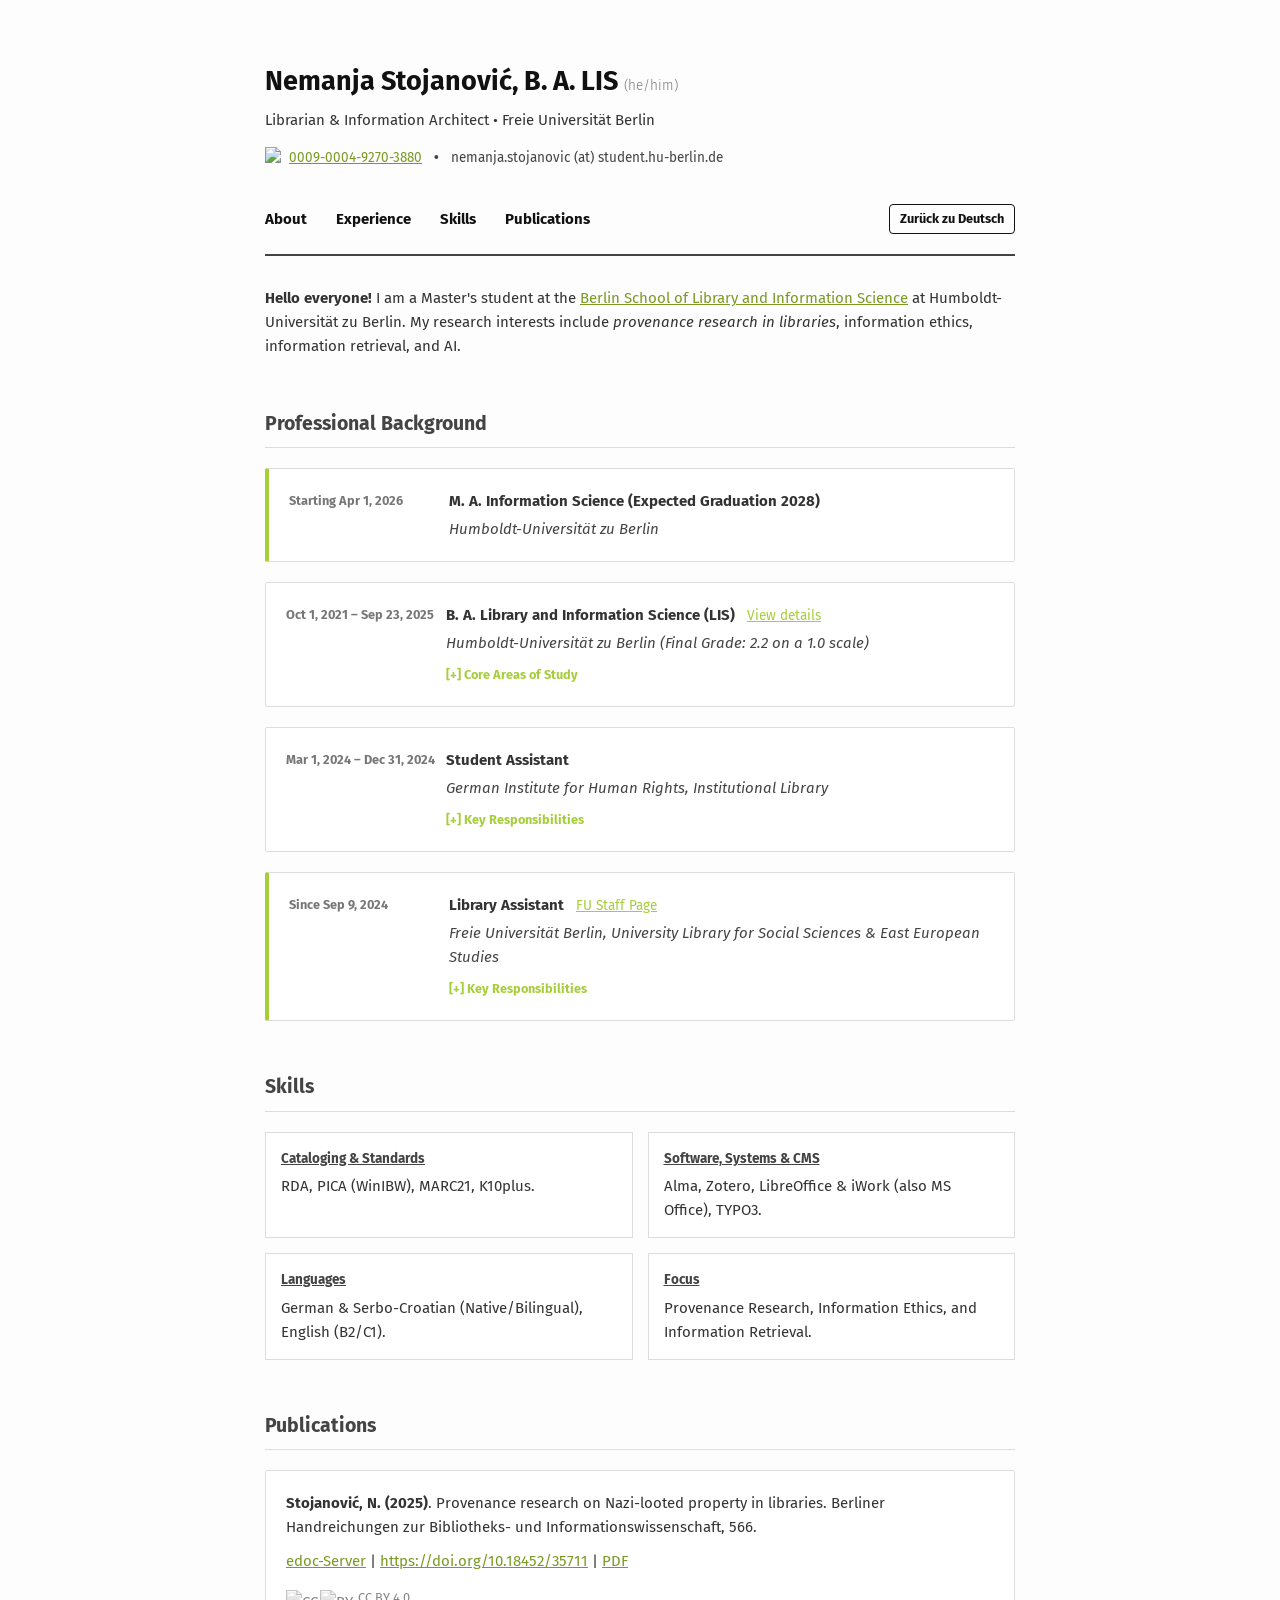
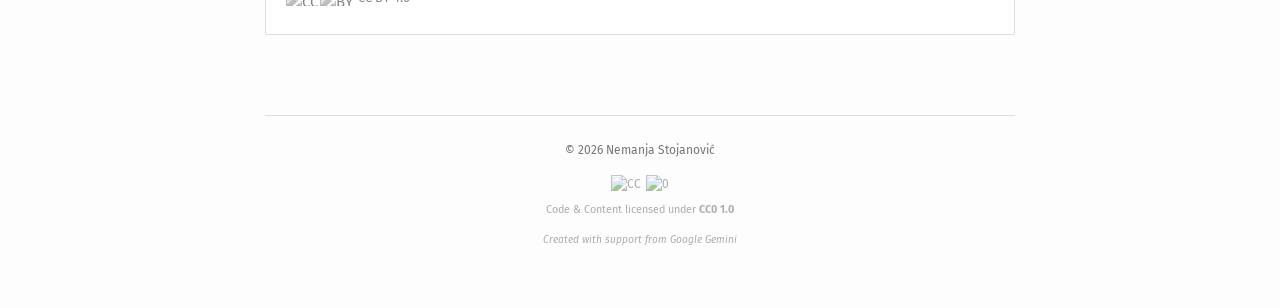
==== commit e3559b54: "Update en.html" ====
--- a/en.html
+++ b/en.html
@@ -38,7 +38,7 @@
         <a href="#skills">Skills</a>
         <a href="#projekte">Publications</a>
     </div>
-    <a href="index.html" class="lang-switch">DE</a>
+    <a href="index.html" class="lang-switch">Zurück zu Deutsch</a>
 </nav>
     </header>
 
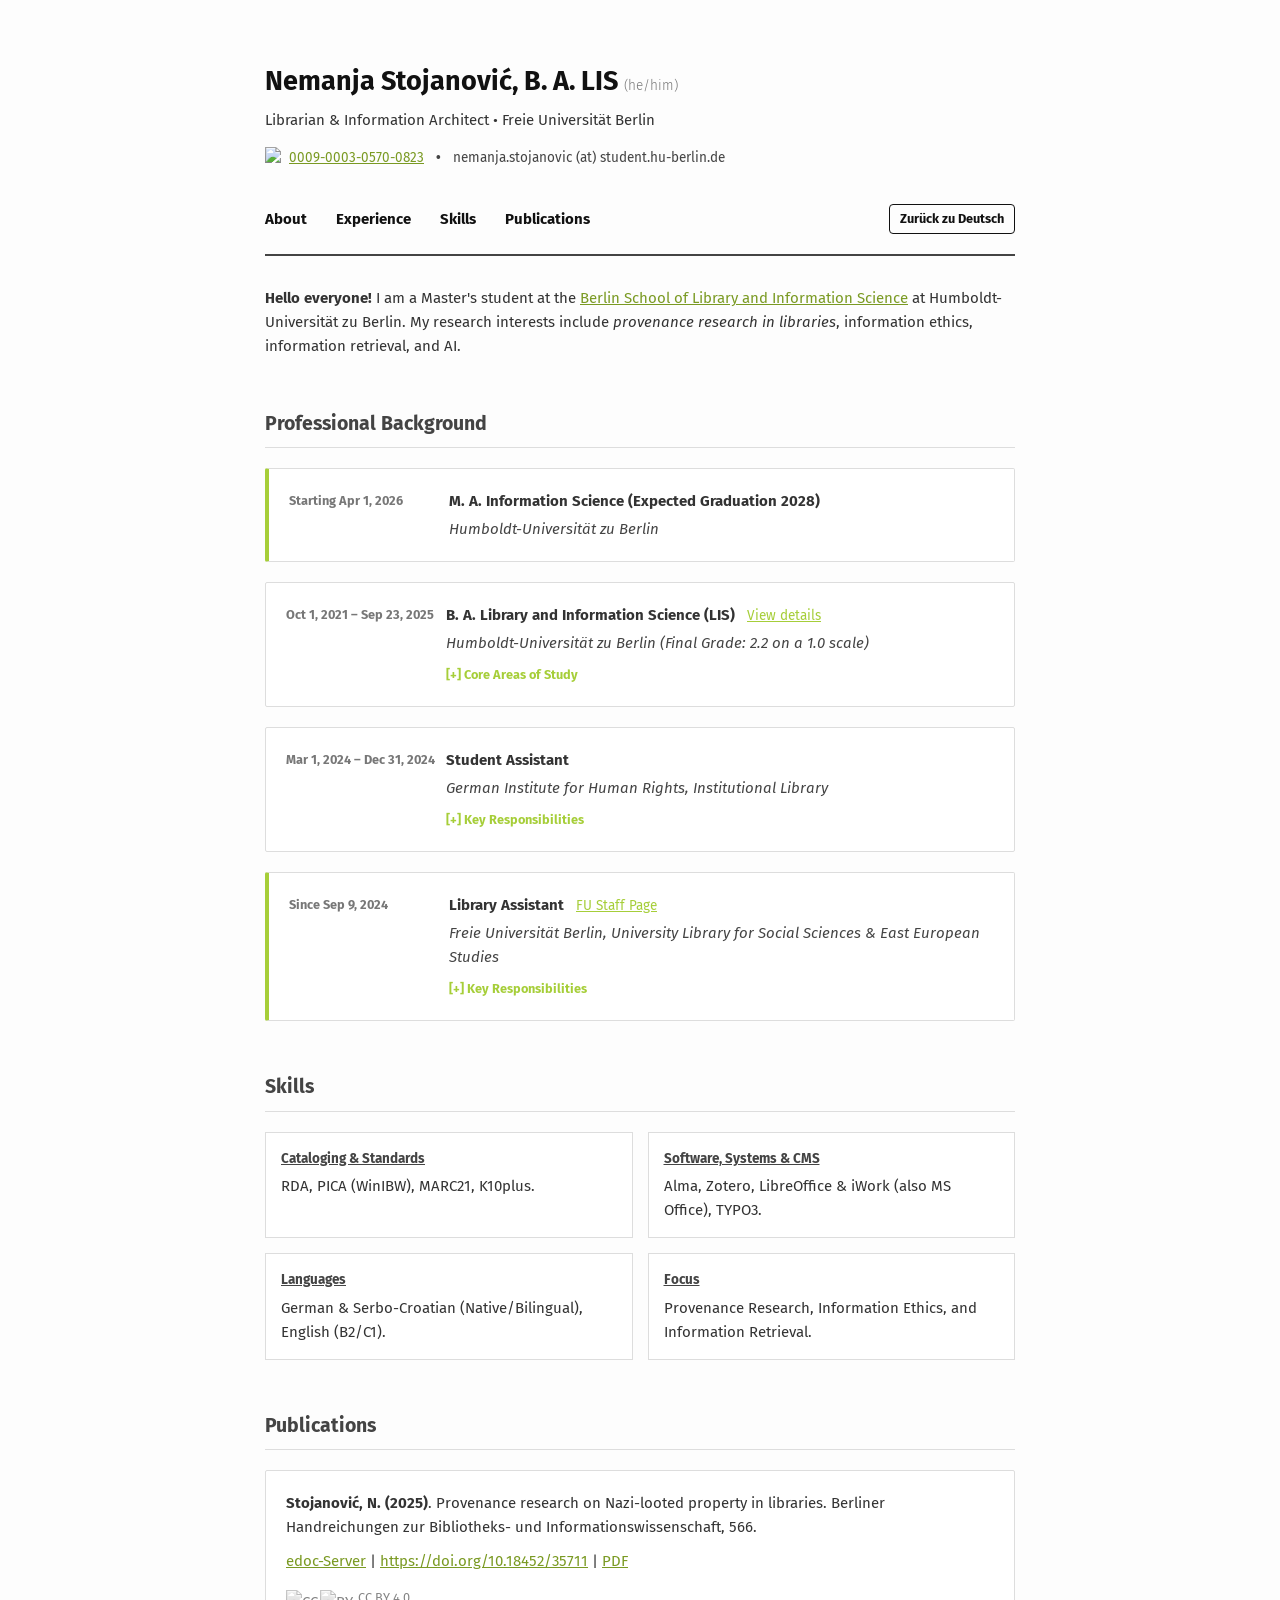
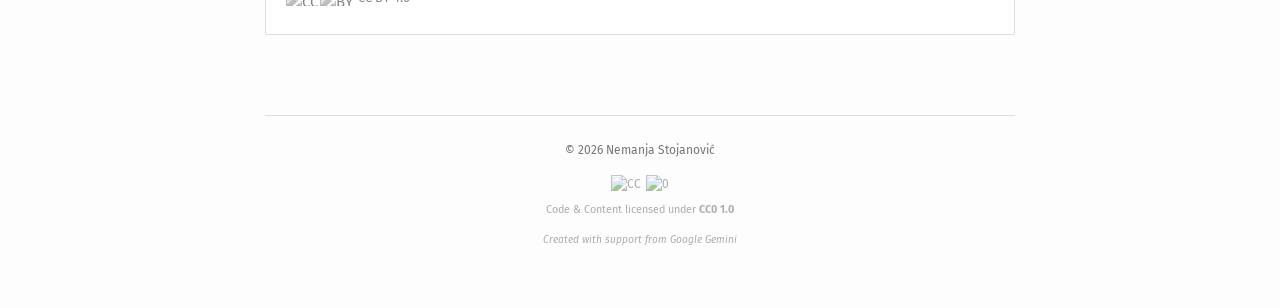
==== commit f75cfa8d: "Update en.html" ====
--- a/en.html
+++ b/en.html
@@ -20,7 +20,7 @@
         <div class="contact-container">
             <div class="contact-item">
                 <img src="https://orcid.org/sites/default/files/images/orcid_16x16.png" alt="ORCID" class="orcid-icon">
-                <a href="https://orcid.org/0009-0004-9270-3880" target="_blank">0009-0004-9270-3880</a>
+                <a href="https://orcid.org/0009-0003-0570-0823" target="_blank">0009-0003-0570-0823</a>
             </div>
             
             <span class="separator">•</span>
